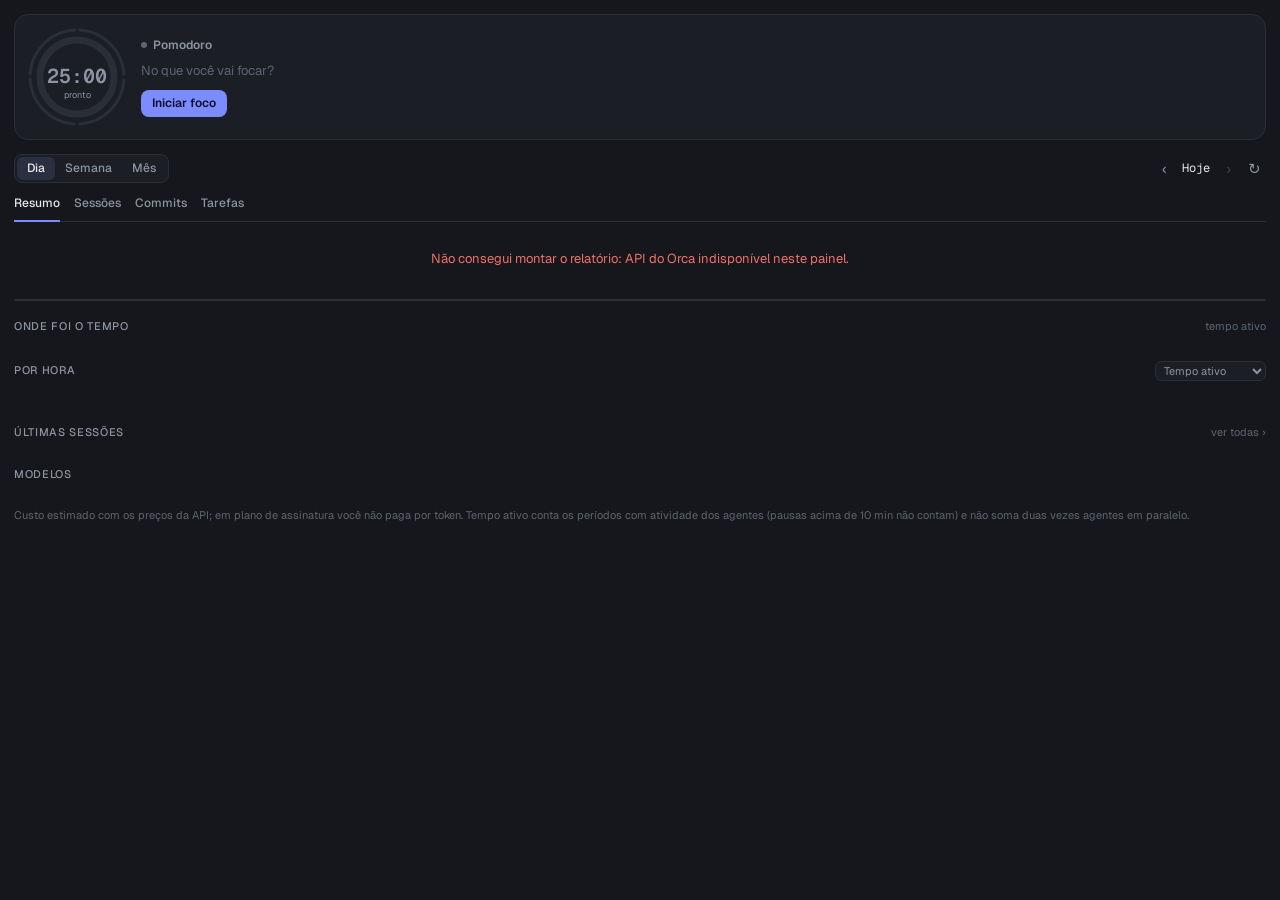
==== panel/index.html @ eb9f7cf4 "Painel de Trabalho: plugin do Orca com tempo ativo, tokens, custo, commits, pomodoro e tarefas" ====
<!doctype html>
<html lang="pt-BR">
  <head>
    <meta charset="utf-8" />
    <meta name="viewport" content="width=device-width, initial-scale=1" />
    <title>Painel de Trabalho</title>
    <link rel="stylesheet" href="painel.css" />
  </head>
  <body>
    <section class="pomo" id="pomodoro" data-fase="parado">
      <div id="pomoAnel" class="pomo-anel"></div>
      <div class="pomo-info">
        <span class="fase" id="pomoFase"><i></i><span>Pomodoro</span></span>
        <input id="pomoRotulo" class="rotulo" type="text" maxlength="120" placeholder="No que você vai focar?" aria-label="No que você vai focar" />
        <div class="bts">
          <button id="pomoPrincipal" class="bt p">Iniciar foco</button>
          <button id="pomoPular" class="bt" hidden>Pular</button>
          <button id="pomoParar" class="bt ic" title="Parar" aria-label="Parar" hidden>■</button>
        </div>
      </div>
    </section>

    <nav class="seg">
      <div class="s" role="tablist" aria-label="Período">
        <button data-tipo="dia" class="on">Dia</button>
        <button data-tipo="semana">Semana</button>
        <button data-tipo="mes">Mês</button>
      </div>
      <div class="nav">
        <button id="anterior" class="ic" aria-label="Período anterior">‹</button>
        <span id="rotuloPeriodo" class="num">Hoje</span>
        <button id="proximo" class="ic" aria-label="Próximo período" disabled>›</button>
        <button id="atualizar" class="ic" aria-label="Atualizar" title="Atualizar">↻</button>
      </div>
    </nav>

    <nav class="abas" role="tablist">
      <button data-aba="resumo" class="on">Resumo</button>
      <button data-aba="sessoes">Sessões <span id="nSessoes"></span></button>
      <button data-aba="commits">Commits <span id="nCommits"></span></button>
      <button data-aba="tarefas">Tarefas <span id="nTarefas"></span></button>
    </nav>

    <main>
      <div id="status" class="status" hidden></div>

      <section data-painel="resumo">
        <div class="kpis" id="kpis"></div>

        <div class="bloco">
          <div class="cab"><h3>Onde foi o tempo</h3><small>tempo ativo</small></div>
          <div class="donut"><div id="donut"></div><div class="leg" id="legenda"></div></div>
        </div>

        <div class="bloco">
          <div class="cab">
            <h3 id="tituloBarras">Por hora</h3>
            <select id="metrica" class="seletor" aria-label="Métrica do gráfico">
              <option value="minutos">Tempo ativo</option>
              <option value="custo">Custo estimado</option>
              <option value="focoMin">Foco</option>
              <option value="commits">Commits</option>
              <option value="tokens">Tokens</option>
            </select>
          </div>
          <div id="barras"></div>
          <div class="dica num" id="dica"></div>
        </div>

        <div class="bloco">
          <div class="cab"><h3>Últimas sessões</h3><button class="link" id="verSessoes">ver todas ›</button></div>
          <div class="lista" id="ultimasSessoes"></div>
        </div>

        <div class="bloco">
          <div class="cab"><h3>Modelos</h3><small id="tokensTotal" class="num"></small></div>
          <div class="lista" id="modelos"></div>
        </div>

        <p class="nota">Custo estimado com os preços da API; em plano de assinatura você não paga por token. Tempo ativo conta os períodos com atividade dos agentes (pausas acima de 10 min não contam) e não soma duas vezes agentes em paralelo.</p>
      </section>

      <section data-painel="sessoes" hidden><div class="lista" id="sessoes"></div></section>
      <section data-painel="commits" hidden><div class="lista" id="commits"></div></section>

      <section data-painel="tarefas" hidden>
        <form id="novaTarefa" class="nova-tarefa">
          <input id="textoTarefa" class="campo" type="text" maxlength="300" placeholder="Nova tarefa…" autocomplete="off" />
          <button class="bt p" type="submit">Adicionar</button>
        </form>
        <ul id="tarefas" class="tarefas"></ul>
        <button id="limparFeitas" class="link" hidden>Limpar concluídas</button>
        <div class="bloco" id="concluidasPeriodo"></div>
      </section>
    </main>

    <script src="painel.js"></script>
  </body>
</html>
---- panel/painel.css ----
/* Modelo A1 "Refinado": escuro no tom do Orca, números em Geist Mono, uma cor por projeto. */
@font-face {
  font-family: 'Geist';
  src: url('fonts/geist-latin-wght-normal.woff2') format('woff2');
  font-weight: 100 900;
  font-display: swap;
}
@font-face {
  font-family: 'Geist Mono';
  src: url('fonts/geist-mono-latin-wght-normal.woff2') format('woff2');
  font-weight: 100 900;
  font-display: swap;
}

:root {
  --bg: #15171c;
  --card: #1b1e25;
  --card2: #232731;
  --line: #2a2e37;
  --fg: #e6e8ec;
  --mut: #8c93a1;
  --dim: #5d6472;
  --acc: #7c8cff;
  --acc-fg: #0d1030;
  --ok: #4cc38a;
  --bad: #f07167;
  --warn: #e0a458;
  --pausa: #4cc38a;
  color-scheme: dark;
}

* { box-sizing: border-box; }
html, body { margin: 0; background: var(--bg); color: var(--fg); font: 13px/1.45 'Geist', system-ui, -apple-system, 'Segoe UI', sans-serif; }
body { padding: 14px 14px 28px; display: grid; grid-template-columns: minmax(0, 1fr); gap: 14px; align-content: start; }
button { font: inherit; color: inherit; cursor: pointer; }
button:disabled { opacity: 0.35; cursor: default; }
:focus-visible { outline: 2px solid var(--acc); outline-offset: 1px; }
.num { font-family: 'Geist Mono', ui-monospace, monospace; font-variant-numeric: tabular-nums; }
h3 { margin: 0; font-size: 11px; font-weight: 500; letter-spacing: 0.06em; text-transform: uppercase; color: var(--mut); }
main { display: grid; grid-template-columns: minmax(0, 1fr); gap: 16px; min-width: 0; }
section[data-painel] { display: grid; grid-template-columns: minmax(0, 1fr); gap: 18px; min-width: 0; }
section[hidden] { display: none; }

.bt { border: 1px solid var(--line); background: transparent; border-radius: 8px; padding: 4px 10px; font-size: 12px; }
.bt:hover:not(:disabled) { background: var(--card2); }
.bt.p { background: var(--acc); border-color: transparent; color: var(--acc-fg); font-weight: 600; }
.bt.p:hover { filter: brightness(1.08); background: var(--acc); }
.bt.ic { width: 28px; padding: 4px 0; text-align: center; color: var(--mut); }
.ic { border: 0; background: transparent; width: 24px; height: 24px; border-radius: 6px; color: var(--mut); font-size: 15px; line-height: 1; }
.ic:hover:not(:disabled) { background: var(--card2); color: var(--fg); }
.link { border: 0; background: transparent; color: var(--dim); font-size: 11px; padding: 0; }
.link:hover { color: var(--fg); }
.campo { width: 100%; background: var(--card); border: 1px solid var(--line); border-radius: 8px; color: var(--fg); padding: 6px 10px; font: inherit; }
.seletor { background: var(--card); color: var(--mut); border: 1px solid var(--line); border-radius: 6px; font: inherit; font-size: 11px; padding: 1px 4px; }

/* Pomodoro */
.pomo { display: grid; grid-template-columns: 100px minmax(0, 1fr); gap: 14px; align-items: center; background: linear-gradient(160deg, #20243a, var(--card) 60%); border: 1px solid #323858; border-radius: 14px; padding: 12px; }
.pomo[data-fase="pausa"] { background: linear-gradient(160deg, #1b2d27, var(--card) 60%); border-color: #2b4a3f; }
.pomo[data-fase="parado"] { background: var(--card); border-color: var(--line); }
.pomo-anel svg { display: block; width: 100px; height: 100px; }
.pomo-info { display: grid; gap: 7px; min-width: 0; }
.fase { display: flex; align-items: center; gap: 6px; color: var(--mut); font-weight: 600; font-size: 12px; }
.fase i { width: 6px; height: 6px; border-radius: 50%; background: var(--dim); }
.pomo[data-fase="foco"] .fase { color: var(--acc); }
.pomo[data-fase="foco"] .fase i { background: var(--acc); box-shadow: 0 0 0 3px rgba(124, 140, 255, 0.2); }
.pomo[data-fase="pausa"] .fase { color: var(--pausa); }
.pomo[data-fase="pausa"] .fase i { background: var(--pausa); box-shadow: 0 0 0 3px rgba(76, 195, 138, 0.2); }
.pomo[data-pausado="true"] .fase i { box-shadow: none; }
.rotulo { width: 100%; min-width: 0; background: transparent; border: 0; border-bottom: 1px dashed transparent; color: var(--fg); font: inherit; font-size: 13px; padding: 1px 0; text-overflow: ellipsis; }
.rotulo::placeholder { color: var(--dim); }
.rotulo:hover, .rotulo:focus { border-bottom-color: var(--line); outline: none; }
.bts { display: flex; gap: 6px; }

/* Período e abas */
.seg { display: flex; justify-content: space-between; align-items: center; gap: 8px; flex-wrap: wrap; }
.seg .s { display: flex; background: var(--card); border: 1px solid var(--line); border-radius: 8px; padding: 2px; }
.seg .s button { border: 0; background: transparent; font-weight: 500; padding: 3px 10px; border-radius: 6px; color: var(--mut); font-size: 12px; }
.seg .s button.on { background: #2b3040; color: var(--fg); }
.nav { display: flex; align-items: center; gap: 2px; font-size: 12px; }
#rotuloPeriodo { padding: 0 4px; white-space: nowrap; }
.abas { display: flex; gap: 14px; border-bottom: 1px solid var(--line); font-size: 12px; margin-top: -2px; }
.abas button { border: 0; background: transparent; font-weight: 500; color: var(--mut); padding: 0 0 7px; border-bottom: 2px solid transparent; margin-bottom: -1px; }
.abas button span { color: var(--dim); font-family: 'Geist Mono', ui-monospace, monospace; font-size: 11px; }
.abas button.on { color: var(--fg); border-bottom-color: var(--acc); }

.status { color: var(--mut); padding: 14px 0; text-align: center; }
.status.erro { color: var(--bad); }

/* Indicadores */
.kpis { display: grid; grid-template-columns: minmax(0, 1fr) minmax(0, 1fr); gap: 1px; background: var(--line); border: 1px solid var(--line); border-radius: 12px; overflow: hidden; }
.kpi { background: var(--card); padding: 10px 12px; display: grid; gap: 1px; min-width: 0; }
.kpi .l { color: var(--mut); font-size: 11px; }
.kpi .v { font-size: 19px; font-weight: 600; letter-spacing: -0.01em; white-space: nowrap; overflow: hidden; text-overflow: ellipsis; }
.kpi .rod { display: flex; justify-content: space-between; align-items: end; gap: 6px; font-size: 11px; color: var(--dim); min-height: 20px; }
.kpi .rod > span { white-space: nowrap; overflow: hidden; text-overflow: ellipsis; }
.kpi svg { flex: none; }
.up { color: var(--ok); }
.dn { color: var(--bad); }

.bloco { display: grid; grid-template-columns: minmax(0, 1fr); min-width: 0; }
.cab { display: flex; justify-content: space-between; align-items: center; margin-bottom: 8px; gap: 8px; }
.cab small { color: var(--dim); font-size: 11px; }

/* Rosca */
.donut { display: grid; grid-template-columns: 116px minmax(0, 1fr); gap: 14px; align-items: center; }
.donut svg { display: block; width: 116px; height: 116px; }
.leg { display: grid; gap: 7px; font-size: 12px; min-width: 0; }
.leg div { display: grid; grid-template-columns: 8px minmax(0, 1fr) auto auto; gap: 8px; align-items: center; }
.leg i { width: 8px; height: 8px; border-radius: 2px; }
.leg span { overflow: hidden; text-overflow: ellipsis; white-space: nowrap; }
.leg em { font-style: normal; color: var(--mut); }
.leg strong { font-weight: 500; color: var(--dim); min-width: 30px; text-align: right; }

/* Barras */
#barras svg { display: block; width: 100%; height: auto; }
.dica { color: var(--dim); font-size: 11px; min-height: 16px; margin-top: 2px; }

/* Listas */
.lista { display: grid; grid-template-columns: minmax(0, 1fr); min-width: 0; }
.lista > div { display: grid; grid-template-columns: 3px minmax(0, 1fr) auto; gap: 1px 10px; padding: 7px 0; border-bottom: 1px solid var(--line); }
.lista > div:last-child { border-bottom: 0; }
.lista > div > i { grid-row: 1 / span 2; border-radius: 2px; background: var(--dim); }
.lista b { font-weight: 500; overflow: hidden; text-overflow: ellipsis; white-space: nowrap; }
.lista em { font-style: normal; color: var(--mut); font-size: 12px; }
.lista > div > span { grid-column: 2 / -1; color: var(--dim); font-size: 11px; overflow: hidden; text-overflow: ellipsis; white-space: nowrap; }
.lista .grupo { display: block; padding: 12px 0 2px; border: 0; font-size: 11px; font-weight: 500; letter-spacing: 0.06em; text-transform: uppercase; color: var(--mut); }
.lista .grupo:first-child { padding-top: 0; }
.selo { display: inline-block; font-size: 10px; padding: 0 5px; border-radius: 4px; background: var(--card2); color: var(--mut); margin-right: 6px; }
.vazio { color: var(--dim); padding: 10px 0; }
.nota { color: var(--dim); font-size: 11px; margin: 0; }

/* Tarefas */
.nova-tarefa { display: flex; gap: 6px; }
.tarefas { list-style: none; margin: 0; padding: 0; }
.tarefas li { display: flex; align-items: flex-start; gap: 8px; padding: 7px 0; border-bottom: 1px solid var(--line); }
.tarefas input[type="checkbox"] { margin-top: 3px; accent-color: var(--acc); }
.tarefas .texto { flex: 1; min-width: 0; word-break: break-word; }
.tarefas li.feita .texto { text-decoration: line-through; color: var(--dim); }
.tarefas .ic { opacity: 0; }
.tarefas li:hover .ic, .tarefas .ic:focus-visible { opacity: 1; }

@media (prefers-reduced-motion: no-preference) {
  .anel-progresso { transition: stroke-dasharray 0.9s linear; }
}
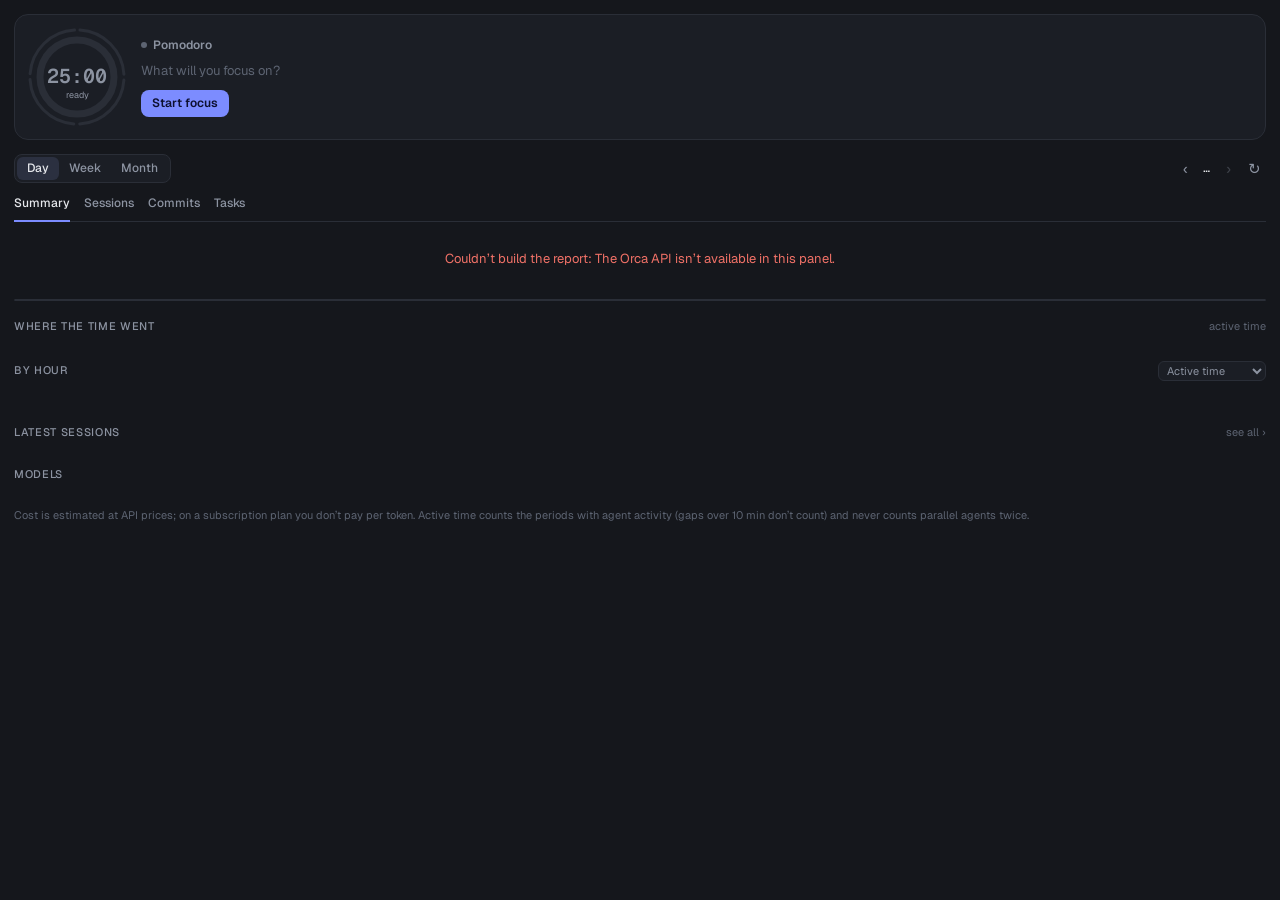
==== commit dab28b46: "feat: suporte a 4 idiomas (pt-BR, en, es, zh-CN) — v0.3.0 - painel e worker traduzidos (barra de sta" ====
--- a/panel/index.html
+++ b/panel/index.html
@@ -1,5 +1,5 @@
 <!doctype html>
-<html lang="pt-BR">
+<html lang="en">
   <head>
     <meta charset="utf-8" />
     <meta name="viewport" content="width=device-width, initial-scale=1" />
@@ -10,35 +10,35 @@
     <section class="pomo" id="pomodoro" data-fase="parado">
       <div id="pomoAnel" class="pomo-anel"></div>
       <div class="pomo-info">
-        <span class="fase" id="pomoFase"><i></i><span>Pomodoro</span></span>
-        <input id="pomoRotulo" class="rotulo" type="text" maxlength="120" placeholder="No que você vai focar?" aria-label="No que você vai focar" />
+        <span class="fase" id="pomoFase"><i></i><span data-i18n="pomodoro">Pomodoro</span></span>
+        <input id="pomoRotulo" class="rotulo" type="text" maxlength="120" data-i18n-placeholder="focoPlaceholder" data-i18n-aria-label="focoPlaceholder" />
         <div class="bts">
-          <button id="pomoPrincipal" class="bt p">Iniciar foco</button>
-          <button id="pomoPular" class="bt" hidden>Pular</button>
-          <button id="pomoParar" class="bt ic" title="Parar" aria-label="Parar" hidden>■</button>
+          <button id="pomoPrincipal" class="bt p" data-i18n="iniciarFoco">Start focus</button>
+          <button id="pomoPular" class="bt" data-i18n="pular" data-i18n-title="pularTitulo" hidden>Skip</button>
+          <button id="pomoParar" class="bt ic" data-i18n-title="parar" data-i18n-aria-label="parar" hidden>■</button>
         </div>
       </div>
     </section>
 
     <nav class="seg">
-      <div class="s" role="tablist" aria-label="Período">
-        <button data-tipo="dia" class="on">Dia</button>
-        <button data-tipo="semana">Semana</button>
-        <button data-tipo="mes">Mês</button>
+      <div class="s" role="tablist" data-i18n-aria-label="periodo">
+        <button data-tipo="dia" class="on" data-i18n="dia">Day</button>
+        <button data-tipo="semana" data-i18n="semana">Week</button>
+        <button data-tipo="mes" data-i18n="mes">Month</button>
       </div>
       <div class="nav">
-        <button id="anterior" class="ic" aria-label="Período anterior">‹</button>
-        <span id="rotuloPeriodo" class="num">Hoje</span>
-        <button id="proximo" class="ic" aria-label="Próximo período" disabled>›</button>
-        <button id="atualizar" class="ic" aria-label="Atualizar" title="Atualizar">↻</button>
+        <button id="anterior" class="ic" data-i18n-aria-label="periodoAnterior" data-i18n-title="periodoAnterior">‹</button>
+        <span id="rotuloPeriodo" class="num"></span>
+        <button id="proximo" class="ic" data-i18n-aria-label="proximoPeriodo" data-i18n-title="proximoPeriodo" disabled>›</button>
+        <button id="atualizar" class="ic" data-i18n-aria-label="atualizar" data-i18n-title="atualizar">↻</button>
       </div>
     </nav>
 
     <nav class="abas" role="tablist">
-      <button data-aba="resumo" class="on">Resumo</button>
-      <button data-aba="sessoes">Sessões <span id="nSessoes"></span></button>
-      <button data-aba="commits">Commits <span id="nCommits"></span></button>
-      <button data-aba="tarefas">Tarefas <span id="nTarefas"></span></button>
+      <button data-aba="resumo" class="on"><span data-i18n="resumo">Summary</span></button>
+      <button data-aba="sessoes"><span data-i18n="sessoes">Sessions</span> <span class="n" id="nSessoes"></span></button>
+      <button data-aba="commits"><span data-i18n="commits">Commits</span> <span class="n" id="nCommits"></span></button>
+      <button data-aba="tarefas"><span data-i18n="tarefas">Tasks</span> <span class="n" id="nTarefas"></span></button>
     </nav>
 
     <main>
@@ -48,19 +48,19 @@
         <div class="kpis" id="kpis"></div>
 
         <div class="bloco">
-          <div class="cab"><h3>Onde foi o tempo</h3><small>tempo ativo</small></div>
+          <div class="cab"><h3 data-i18n="ondeFoiTempo"></h3><small data-i18n="tempoAtivoMin"></small></div>
           <div class="donut"><div id="donut"></div><div class="leg" id="legenda"></div></div>
         </div>
 
         <div class="bloco">
           <div class="cab">
-            <h3 id="tituloBarras">Por hora</h3>
-            <select id="metrica" class="seletor" aria-label="Métrica do gráfico">
-              <option value="minutos">Tempo ativo</option>
-              <option value="custo">Custo estimado</option>
-              <option value="focoMin">Foco</option>
-              <option value="commits">Commits</option>
-              <option value="tokens">Tokens</option>
+            <h3 id="tituloBarras"></h3>
+            <select id="metrica" class="seletor" data-i18n-aria-label="metricaGrafico">
+              <option value="minutos" data-i18n="tempoAtivo"></option>
+              <option value="custo" data-i18n="custoEstimado"></option>
+              <option value="focoMin" data-i18n="foco"></option>
+              <option value="commits" data-i18n="commits"></option>
+              <option value="tokens" data-i18n="tokens"></option>
             </select>
           </div>
           <div id="barras"></div>
@@ -68,16 +68,16 @@
         </div>
 
         <div class="bloco">
-          <div class="cab"><h3>Últimas sessões</h3><button class="link" id="verSessoes">ver todas ›</button></div>
+          <div class="cab"><h3 data-i18n="ultimasSessoes"></h3><button class="link" id="verSessoes" data-i18n="verTodas"></button></div>
           <div class="lista" id="ultimasSessoes"></div>
         </div>
 
         <div class="bloco">
-          <div class="cab"><h3>Modelos</h3><small id="tokensTotal" class="num"></small></div>
+          <div class="cab"><h3 data-i18n="modelos"></h3><small id="tokensTotal" class="num"></small></div>
           <div class="lista" id="modelos"></div>
         </div>
 
-        <p class="nota">Custo estimado com os preços da API; em plano de assinatura você não paga por token. Tempo ativo conta os períodos com atividade dos agentes (pausas acima de 10 min não contam) e não soma duas vezes agentes em paralelo.</p>
+        <p class="nota" data-i18n="nota"></p>
       </section>
 
       <section data-painel="sessoes" hidden><div class="lista" id="sessoes"></div></section>
@@ -85,15 +85,16 @@
 
       <section data-painel="tarefas" hidden>
         <form id="novaTarefa" class="nova-tarefa">
-          <input id="textoTarefa" class="campo" type="text" maxlength="300" placeholder="Nova tarefa…" autocomplete="off" />
-          <button class="bt p" type="submit">Adicionar</button>
+          <input id="textoTarefa" class="campo" type="text" maxlength="300" data-i18n-placeholder="novaTarefa" data-i18n-aria-label="novaTarefa" autocomplete="off" />
+          <button class="bt p" type="submit" data-i18n="adicionar"></button>
         </form>
         <ul id="tarefas" class="tarefas"></ul>
-        <button id="limparFeitas" class="link" hidden>Limpar concluídas</button>
+        <button id="limparFeitas" class="link" data-i18n="limparConcluidas" hidden></button>
         <div class="bloco" id="concluidasPeriodo"></div>
       </section>
     </main>
 
+    <script src="i18n.js"></script>
     <script src="painel.js"></script>
   </body>
 </html>
--- a/panel/painel.css
+++ b/panel/painel.css
@@ -80,7 +80,7 @@
 #rotuloPeriodo { padding: 0 4px; white-space: nowrap; }
 .abas { display: flex; gap: 14px; border-bottom: 1px solid var(--line); font-size: 12px; margin-top: -2px; }
 .abas button { border: 0; background: transparent; font-weight: 500; color: var(--mut); padding: 0 0 7px; border-bottom: 2px solid transparent; margin-bottom: -1px; }
-.abas button span { color: var(--dim); font-family: 'Geist Mono', ui-monospace, monospace; font-size: 11px; }
+.abas button .n { color: var(--dim); font-family: 'Geist Mono', ui-monospace, monospace; font-size: 11px; }
 .abas button.on { color: var(--fg); border-bottom-color: var(--acc); }
 
 .status { color: var(--mut); padding: 14px 0; text-align: center; }
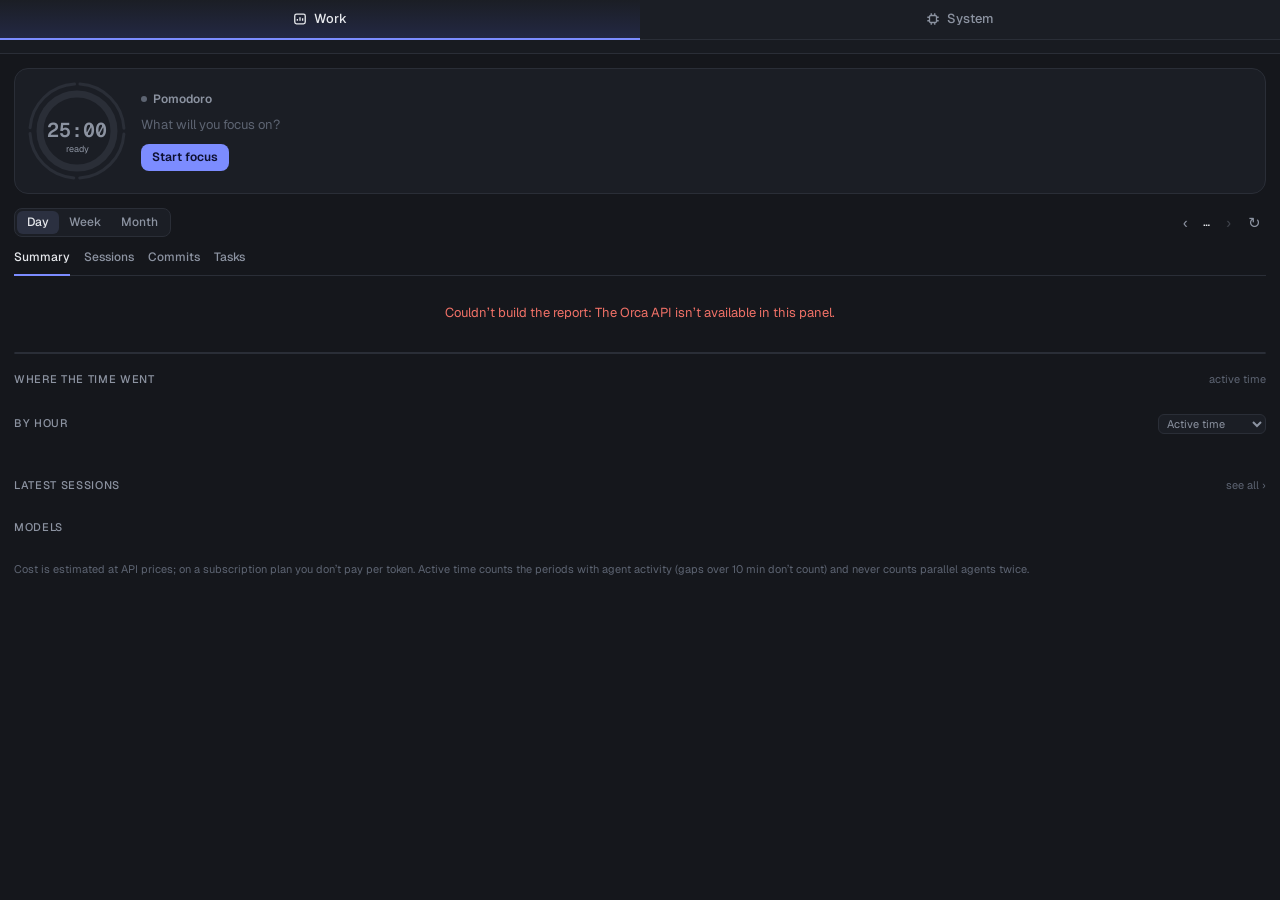
==== commit 1c544ecd: "feat: aba Sistema (CPU, memória, top 5, agentes de IA, portas, disco) e faixa de rede/bateria — v0.4" ====
--- a/panel/index.html
+++ b/panel/index.html
@@ -7,6 +7,13 @@
     <link rel="stylesheet" href="painel.css" />
   </head>
   <body>
+    <nav class="menu" role="tablist">
+      <button data-visao="trabalho" class="on" role="tab"><svg viewBox="0 0 16 16" fill="none" stroke="currentColor" stroke-width="1.5" aria-hidden="true"><rect x="2" y="2.5" width="12" height="11" rx="2"/><path d="M5 10V8M8 10V6M11 10V7"/></svg><span data-i18n="trabalho">Work</span></button>
+      <button data-visao="sistema" role="tab"><svg viewBox="0 0 16 16" fill="none" stroke="currentColor" stroke-width="1.5" aria-hidden="true"><rect x="4" y="4" width="8" height="8" rx="1.5"/><path d="M6 1.5v2M10 1.5v2M6 12.5v2M10 12.5v2M1.5 6h2M1.5 10h2M12.5 6h2M12.5 10h2"/></svg><span data-i18n="sistema">System</span><i class="vivo" hidden></i></button>
+    </nav>
+    <div class="faixa num" id="faixa" hidden></div>
+
+    <div class="visao" id="visaoTrabalho">
     <section class="pomo" id="pomodoro" data-fase="parado">
       <div id="pomoAnel" class="pomo-anel"></div>
       <div class="pomo-info">
@@ -93,8 +100,46 @@
         <div class="bloco" id="concluidasPeriodo"></div>
       </section>
     </main>
+    </div>
+
+    <div class="visao" id="visaoSistema" hidden>
+      <div class="sis-estado">
+        <span id="sisEstado" class="num"></span>
+        <button id="sisPausar" class="bt"></button>
+      </div>
+      <div id="sisErro" class="status erro" hidden></div>
+      <div class="medidores">
+        <div class="med" id="medCpu"></div>
+        <div class="med" id="medMem"></div>
+      </div>
+      <div class="bloco">
+        <div class="cab"><h3 data-i18n="memoria"></h3><small id="swap" class="num"></small></div>
+        <div id="memBarra"></div>
+      </div>
+      <div class="bloco">
+        <div class="cab">
+          <h3 data-i18n="top5"></h3>
+          <div class="alt" role="group">
+            <button data-ordem="cpu" class="on">CPU</button>
+            <button data-ordem="mem" data-i18n="memoria"></button>
+          </div>
+        </div>
+        <div id="procs" class="procs"></div>
+      </div>
+      <div class="ia" id="agentes" hidden></div>
+      <div class="bloco">
+        <div class="cab"><h3 data-i18n="portasAbertas"></h3><small data-i18n="soSuasPortas"></small></div>
+        <div id="portas" class="portas"></div>
+      </div>
+      <div class="bloco">
+        <div class="cab"><h3 data-i18n="disco"></h3></div>
+        <div id="discos"></div>
+      </div>
+      <p class="nota num" id="sisNota"></p>
+    </div>
 
     <script src="i18n.js"></script>
     <script src="painel.js"></script>
+    <script src="sistema.js"></script>
   </body>
 </html>
--- a/panel/painel.css
+++ b/panel/painel.css
@@ -139,6 +139,69 @@
 .tarefas .ic { opacity: 0; }
 .tarefas li:hover .ic, .tarefas .ic:focus-visible { opacity: 1; }
 
+/* Menu de topo e faixa de rede/bateria */
+.menu { display: grid; grid-template-columns: 1fr 1fr; margin: -14px -14px 0; background: var(--card); border-bottom: 1px solid var(--line); position: sticky; top: 0; z-index: 2; }
+.menu button { border: 0; background: transparent; padding: 10px 0 9px; font-weight: 500; color: var(--mut); display: flex; gap: 7px; align-items: center; justify-content: center; border-bottom: 2px solid transparent; margin-bottom: -1px; }
+.menu button svg { width: 14px; height: 14px; }
+.menu button:hover { color: var(--fg); }
+.menu button.on { color: var(--fg); border-bottom-color: var(--acc); background: linear-gradient(180deg, transparent, #232843); }
+.menu .vivo { width: 6px; height: 6px; border-radius: 50%; background: var(--ok); box-shadow: 0 0 0 3px rgba(76, 195, 138, 0.15); }
+.faixa { display: flex; justify-content: space-between; gap: 10px; margin: -14px -14px 0; padding: 6px 14px; font-size: 11px; color: var(--mut); background: #181b21; border-bottom: 1px solid var(--line); }
+.faixa > span { display: inline-flex; gap: 5px; align-items: center; white-space: nowrap; overflow: hidden; text-overflow: ellipsis; }
+.faixa .d { color: #5cc8e0; }
+.faixa .u { color: #e879a6; }
+.bat { width: 18px; height: 9px; border: 1px solid var(--mut); border-radius: 2px; position: relative; padding: 1px; flex: none; }
+.bat::after { content: ''; position: absolute; right: -3px; top: 2px; width: 2px; height: 3px; background: var(--mut); border-radius: 0 1px 1px 0; }
+.bat i { display: block; height: 100%; background: var(--ok); border-radius: 1px; }
+.bat.baixa i { background: var(--bad); }
+.visao { display: grid; grid-template-columns: minmax(0, 1fr); gap: 14px; min-width: 0; }
+.visao[hidden] { display: none; }
+
+/* Sistema */
+.sis-estado { display: flex; justify-content: space-between; align-items: center; font-size: 11px; color: var(--mut); gap: 8px; }
+.sis-estado .bt { font-size: 11px; padding: 2px 8px; }
+.medidores { display: grid; grid-template-columns: minmax(0, 1fr) minmax(0, 1fr); gap: 8px; }
+.med { background: var(--card); border: 1px solid var(--line); border-radius: 12px; padding: 10px 10px 8px; display: grid; gap: 6px; min-width: 0; }
+.med .top { display: flex; justify-content: space-between; align-items: baseline; gap: 6px; }
+.med .top small { color: var(--mut); font-size: 11px; white-space: nowrap; }
+.med .val { font-size: 22px; font-weight: 600; letter-spacing: -0.01em; white-space: nowrap; overflow: hidden; text-overflow: ellipsis; }
+.med .val em { font-style: normal; font-size: 12px; color: var(--mut); font-weight: 400; margin-left: 3px; }
+.med .sub { font-size: 11px; color: var(--dim); white-space: nowrap; overflow: hidden; text-overflow: ellipsis; }
+.spark { width: 100%; height: 30px; display: block; }
+.nucleos { display: grid; grid-auto-flow: column; grid-auto-columns: minmax(0, 1fr); gap: 2px; height: 22px; align-items: end; }
+.nucleos i { display: block; background: var(--acc); border-radius: 2px; min-height: 2px; }
+.barra { height: 10px; border-radius: 5px; background: #2b3040; overflow: hidden; display: flex; }
+.barra i { display: block; height: 100%; }
+.legenda { display: flex; flex-wrap: wrap; gap: 4px 12px; font-size: 11px; color: var(--mut); margin-top: 8px; }
+.legenda span::before { content: ''; display: inline-block; width: 8px; height: 8px; border-radius: 2px; margin-right: 5px; background: var(--c); vertical-align: -1px; }
+.alt { display: flex; background: var(--card); border: 1px solid var(--line); border-radius: 6px; padding: 1px; }
+.alt button { border: 0; background: transparent; font-size: 11px; padding: 1px 8px; border-radius: 5px; color: var(--mut); }
+.alt button.on { background: #2b3040; color: var(--fg); }
+.procs, .portas { display: grid; gap: 2px; grid-template-columns: minmax(0, 1fr); }
+.proc, .procs .th { display: grid; grid-template-columns: 16px minmax(0, 1fr) 52px 64px; gap: 8px; align-items: center; padding: 6px 8px; border-radius: 8px; position: relative; isolation: isolate; }
+.procs .th { padding: 0 8px 2px; font-size: 10px; color: var(--dim); text-transform: uppercase; letter-spacing: 0.06em; }
+.procs .th span:nth-child(n + 3), .proc .c, .proc .m { text-align: right; }
+.proc:hover { background: var(--card); }
+.proc .r { color: var(--dim); font-size: 11px; }
+.proc .nome { overflow: hidden; text-overflow: ellipsis; white-space: nowrap; }
+.proc .nome small, .porta .proj small { color: var(--dim); margin-left: 4px; font-size: 11px; }
+.proc .c { font-size: 12px; }
+.proc .m { font-size: 12px; color: var(--mut); }
+.proc .fundo { position: absolute; left: 0; top: 0; bottom: 0; border-radius: 8px; background: rgba(124, 140, 255, 0.09); z-index: -1; }
+.ia { background: linear-gradient(160deg, #20243a, var(--card) 60%); border: 1px solid #323858; border-radius: 12px; padding: 10px 12px; display: grid; gap: 6px; }
+.ia .linha { display: flex; justify-content: space-between; gap: 8px; font-size: 12px; }
+.ia .linha span:last-child { color: var(--mut); white-space: nowrap; }
+.porta { display: grid; grid-template-columns: 54px minmax(0, 1fr) auto; gap: 8px; align-items: center; padding: 5px 8px; border-radius: 8px; font-size: 12px; }
+.porta:hover { background: var(--card); }
+.porta b { color: var(--acc); font-weight: 500; }
+.porta .proj { overflow: hidden; text-overflow: ellipsis; white-space: nowrap; }
+.porta .tempo { color: var(--dim); font-size: 11px; white-space: nowrap; }
+.porta.velha .tempo { color: var(--warn); }
+.porta .rede { font-size: 10px; padding: 0 5px; border-radius: 4px; background: rgba(224, 164, 88, 0.15); color: var(--warn); margin-left: 6px; }
+.disco { display: grid; grid-template-columns: 56px minmax(0, 1fr) auto; gap: 10px; align-items: center; font-size: 12px; padding: 3px 0; }
+.disco .barra { height: 6px; }
+.disco span:last-child { color: var(--mut); font-size: 11px; white-space: nowrap; }
+
 @media (prefers-reduced-motion: no-preference) {
   .anel-progresso { transition: stroke-dasharray 0.9s linear; }
 }
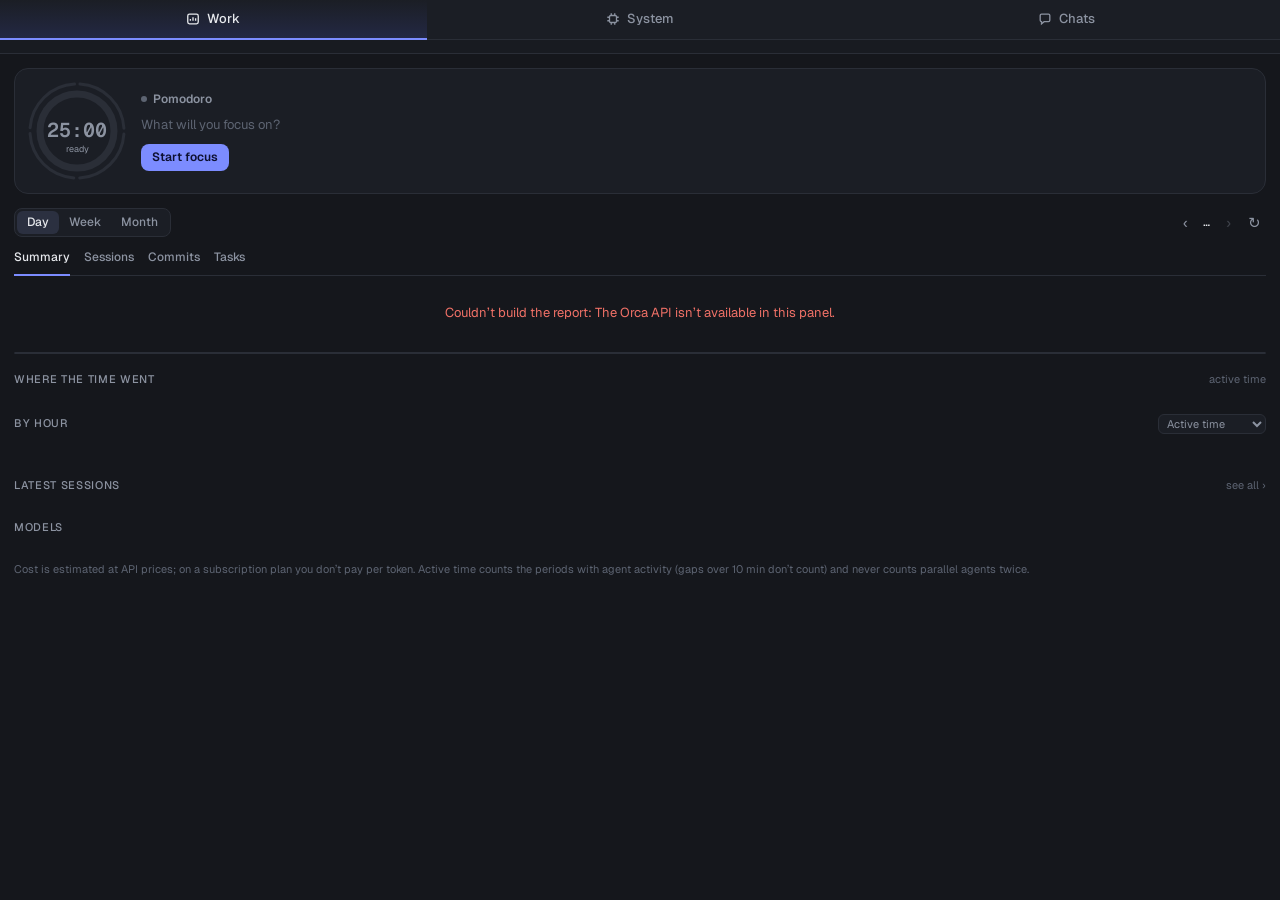
==== commit 52cc6688: "feat: aba Chats com os chats abertos por pasta, quem espera você primeiro — v0.6.0" ====
--- a/panel/index.html
+++ b/panel/index.html
@@ -10,6 +10,7 @@
     <nav class="menu" role="tablist">
       <button data-visao="trabalho" class="on" role="tab"><svg viewBox="0 0 16 16" fill="none" stroke="currentColor" stroke-width="1.5" aria-hidden="true"><rect x="2" y="2.5" width="12" height="11" rx="2"/><path d="M5 10V8M8 10V6M11 10V7"/></svg><span data-i18n="trabalho">Work</span></button>
       <button data-visao="sistema" role="tab"><svg viewBox="0 0 16 16" fill="none" stroke="currentColor" stroke-width="1.5" aria-hidden="true"><rect x="4" y="4" width="8" height="8" rx="1.5"/><path d="M6 1.5v2M10 1.5v2M6 12.5v2M10 12.5v2M1.5 6h2M1.5 10h2M12.5 6h2M12.5 10h2"/></svg><span data-i18n="sistema">System</span><i class="vivo" hidden></i></button>
+      <button data-visao="chats" role="tab"><svg viewBox="0 0 16 16" fill="none" stroke="currentColor" stroke-width="1.5" aria-hidden="true"><path d="M2.5 4a1.5 1.5 0 0 1 1.5-1.5h8A1.5 1.5 0 0 1 13.5 4v5.5A1.5 1.5 0 0 1 12 11H7l-3 2.5V11a1.5 1.5 0 0 1-1.5-1.5z"/></svg><span data-i18n="chats">Chats</span><b class="n-esp num" id="nEsperando" hidden></b></button>
     </nav>
     <div class="faixa num" id="faixa" hidden></div>
 
@@ -112,6 +113,7 @@
         <div class="med" id="medCpu"></div>
         <div class="med" id="medMem"></div>
       </div>
+      <div id="gpus" class="gpus"></div>
       <div class="bloco">
         <div class="cab"><h3 data-i18n="memoria"></h3><small id="swap" class="num"></small></div>
         <div id="memBarra"></div>
@@ -138,8 +140,19 @@
       <p class="nota num" id="sisNota"></p>
     </div>
 
+    <div class="visao" id="visaoChats" hidden>
+      <div class="ch-topo">
+        <div class="ch-filtros" id="chFiltros" role="group"></div>
+        <input id="chBusca" class="campo" type="search" data-i18n-placeholder="chBuscar" data-i18n-aria-label="chBuscar" autocomplete="off" />
+      </div>
+      <div id="chErro" class="status erro" hidden></div>
+      <div id="chLista" class="ch-lista"></div>
+      <p class="nota" id="chNota"></p>
+    </div>
+
     <script src="i18n.js"></script>
     <script src="painel.js"></script>
     <script src="sistema.js"></script>
+    <script src="chats.js"></script>
   </body>
 </html>
--- a/panel/painel.css
+++ b/panel/painel.css
@@ -140,7 +140,7 @@
 .tarefas li:hover .ic, .tarefas .ic:focus-visible { opacity: 1; }
 
 /* Menu de topo e faixa de rede/bateria */
-.menu { display: grid; grid-template-columns: 1fr 1fr; margin: -14px -14px 0; background: var(--card); border-bottom: 1px solid var(--line); position: sticky; top: 0; z-index: 2; }
+.menu { display: grid; grid-template-columns: 1fr 1fr 1fr; margin: -14px -14px 0; background: var(--card); border-bottom: 1px solid var(--line); position: sticky; top: 0; z-index: 2; }
 .menu button { border: 0; background: transparent; padding: 10px 0 9px; font-weight: 500; color: var(--mut); display: flex; gap: 7px; align-items: center; justify-content: center; border-bottom: 2px solid transparent; margin-bottom: -1px; }
 .menu button svg { width: 14px; height: 14px; }
 .menu button:hover { color: var(--fg); }
@@ -158,6 +158,21 @@
 .visao[hidden] { display: none; }
 
 /* Sistema */
+.gpus { display: grid; gap: 8px; grid-template-columns: minmax(0, 1fr); }
+.gpus:empty { display: none; }
+.gpu { background: var(--card); border: 1px solid var(--line); border-radius: 12px; padding: 10px; display: grid; grid-template-columns: 96px minmax(0, 1fr); gap: 4px 12px; align-items: center; min-width: 0; }
+.gpu .top { grid-column: 1 / -1; display: flex; justify-content: space-between; gap: 8px; font-size: 11px; color: var(--mut); }
+.gpu .top span:first-child { overflow: hidden; text-overflow: ellipsis; white-space: nowrap; color: var(--fg); }
+.gpu .top span:last-child { white-space: nowrap; }
+.gpu .val { font-size: 22px; font-weight: 600; letter-spacing: -0.01em; white-space: nowrap; }
+.gpu .val em { font-style: normal; font-size: 12px; color: var(--mut); font-weight: 400; margin-left: 3px; }
+.gpu .val.dorme { font-size: 13px; font-weight: 500; color: var(--mut); }
+.gpu .spark { height: 30px; }
+.gpu .vram { grid-column: 1 / -1; display: grid; grid-template-columns: auto minmax(0, 1fr) auto; gap: 8px; align-items: center; font-size: 11px; color: var(--mut); }
+.gpu .vram .barra { height: 6px; }
+.gpu .apps { grid-column: 1 / -1; font-size: 11px; color: var(--dim); overflow: hidden; text-overflow: ellipsis; white-space: nowrap; }
+.gpu .apps b { color: var(--mut); font-weight: 500; }
+.gpu .dica { grid-column: 1 / -1; font-size: 11px; color: var(--dim); margin: 0; min-height: 0; }
 .sis-estado { display: flex; justify-content: space-between; align-items: center; font-size: 11px; color: var(--mut); gap: 8px; }
 .sis-estado .bt { font-size: 11px; padding: 2px 8px; }
 .medidores { display: grid; grid-template-columns: minmax(0, 1fr) minmax(0, 1fr); gap: 8px; }
@@ -205,3 +220,37 @@
 @media (prefers-reduced-motion: no-preference) {
   .anel-progresso { transition: stroke-dasharray 0.9s linear; }
 }
+
+/* Aba Chats */
+.menu .n-esp { font-size: 10px; font-weight: 600; min-width: 16px; padding: 0 5px; border-radius: 8px; background: var(--warn); color: #241703; line-height: 16px; }
+.ch-topo { display: grid; gap: 8px; }
+.ch-filtros { display: flex; gap: 6px; flex-wrap: wrap; }
+.ch-filtros button { font-size: 11px; border: 1px solid var(--line); background: var(--card); border-radius: 999px; padding: 3px 9px; color: var(--mut); display: inline-flex; gap: 5px; align-items: center; }
+.ch-filtros button.on { border-color: var(--acc); color: var(--fg); }
+.ch-filtros i, .ch-pontos i { width: 7px; height: 7px; border-radius: 50%; display: inline-block; flex: none; }
+.ch-lista { display: grid; gap: 2px; margin: 0 -6px; }
+.ch-vazio { color: var(--dim); font-size: 12px; padding: 18px 8px; text-align: center; }
+.ch-grupo { display: grid; gap: 1px; }
+.ch-cab { display: flex; align-items: center; gap: 7px; width: 100%; border: 0; background: transparent; padding: 7px 6px; border-radius: 6px; text-align: left; }
+.ch-cab:hover { background: var(--card); }
+.ch-cab .seta { color: var(--dim); font-size: 9px; width: 10px; transition: transform 0.15s; }
+.ch-grupo.fechado .seta { transform: rotate(-90deg); }
+.ch-grupo.fechado .ch-itens { display: none; }
+.ch-cab .nome { font-weight: 600; flex: 1; min-width: 0; overflow: hidden; text-overflow: ellipsis; white-space: nowrap; }
+.ch-cab .cnt { font-size: 11px; color: var(--mut); }
+.ch-pontos { display: flex; gap: 3px; }
+.ch-pontos i { width: 6px; height: 6px; }
+.ch-itens { display: grid; gap: 1px; }
+.ch-item { display: grid; grid-template-columns: 10px minmax(0, 1fr) auto; gap: 8px; align-items: center; width: 100%; border: 0; background: transparent; padding: 6px 8px 6px 23px; border-radius: 6px; text-align: left; }
+.ch-item:hover:not(:disabled) { background: var(--card2); }
+.ch-item:disabled { cursor: default; opacity: 1; }
+.ch-st { width: 8px; height: 8px; border-radius: 50%; background: var(--dim); }
+.ch-st.esperando { background: var(--warn); box-shadow: 0 0 0 3px rgba(224, 164, 88, 0.18); }
+.ch-st.trabalhando { background: var(--acc); animation: ch-pulsa 1.4s infinite; }
+.ch-st.concluido { background: var(--ok); }
+.ch-st.aberto { background: transparent; border: 1.5px solid var(--dim); }
+@keyframes ch-pulsa { 50% { opacity: 0.35; } }
+@media (prefers-reduced-motion: reduce) { .ch-st.trabalhando { animation: none; } }
+.ch-tt { font-size: 12.5px; white-space: nowrap; overflow: hidden; text-overflow: ellipsis; }
+.ch-sub { font-size: 11px; color: var(--dim); white-space: nowrap; overflow: hidden; text-overflow: ellipsis; }
+.ch-tempo { font-size: 11px; color: var(--mut); white-space: nowrap; }
